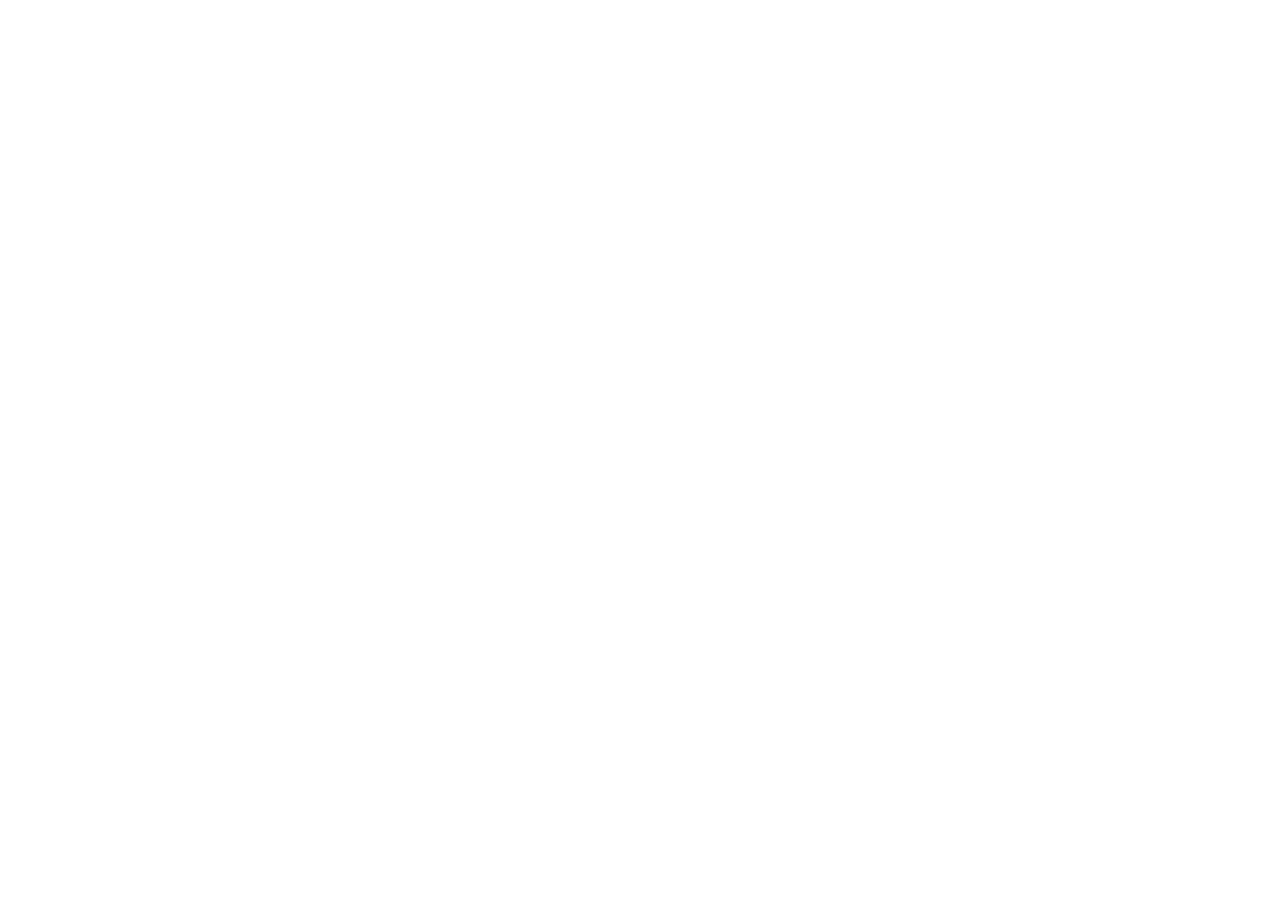
==== index2.html @ 6ee658eb "Gjort header och main hittils, ska påbörja footer" ====
<!DOCTYPE html>
<html lang="en">
<head>
    <meta charset="UTF-8">
    <meta name="viewport" content="width=device-width, initial-scale=1.0">
    <title>Document</title>
</head>
<body>
    
</body>
</html>
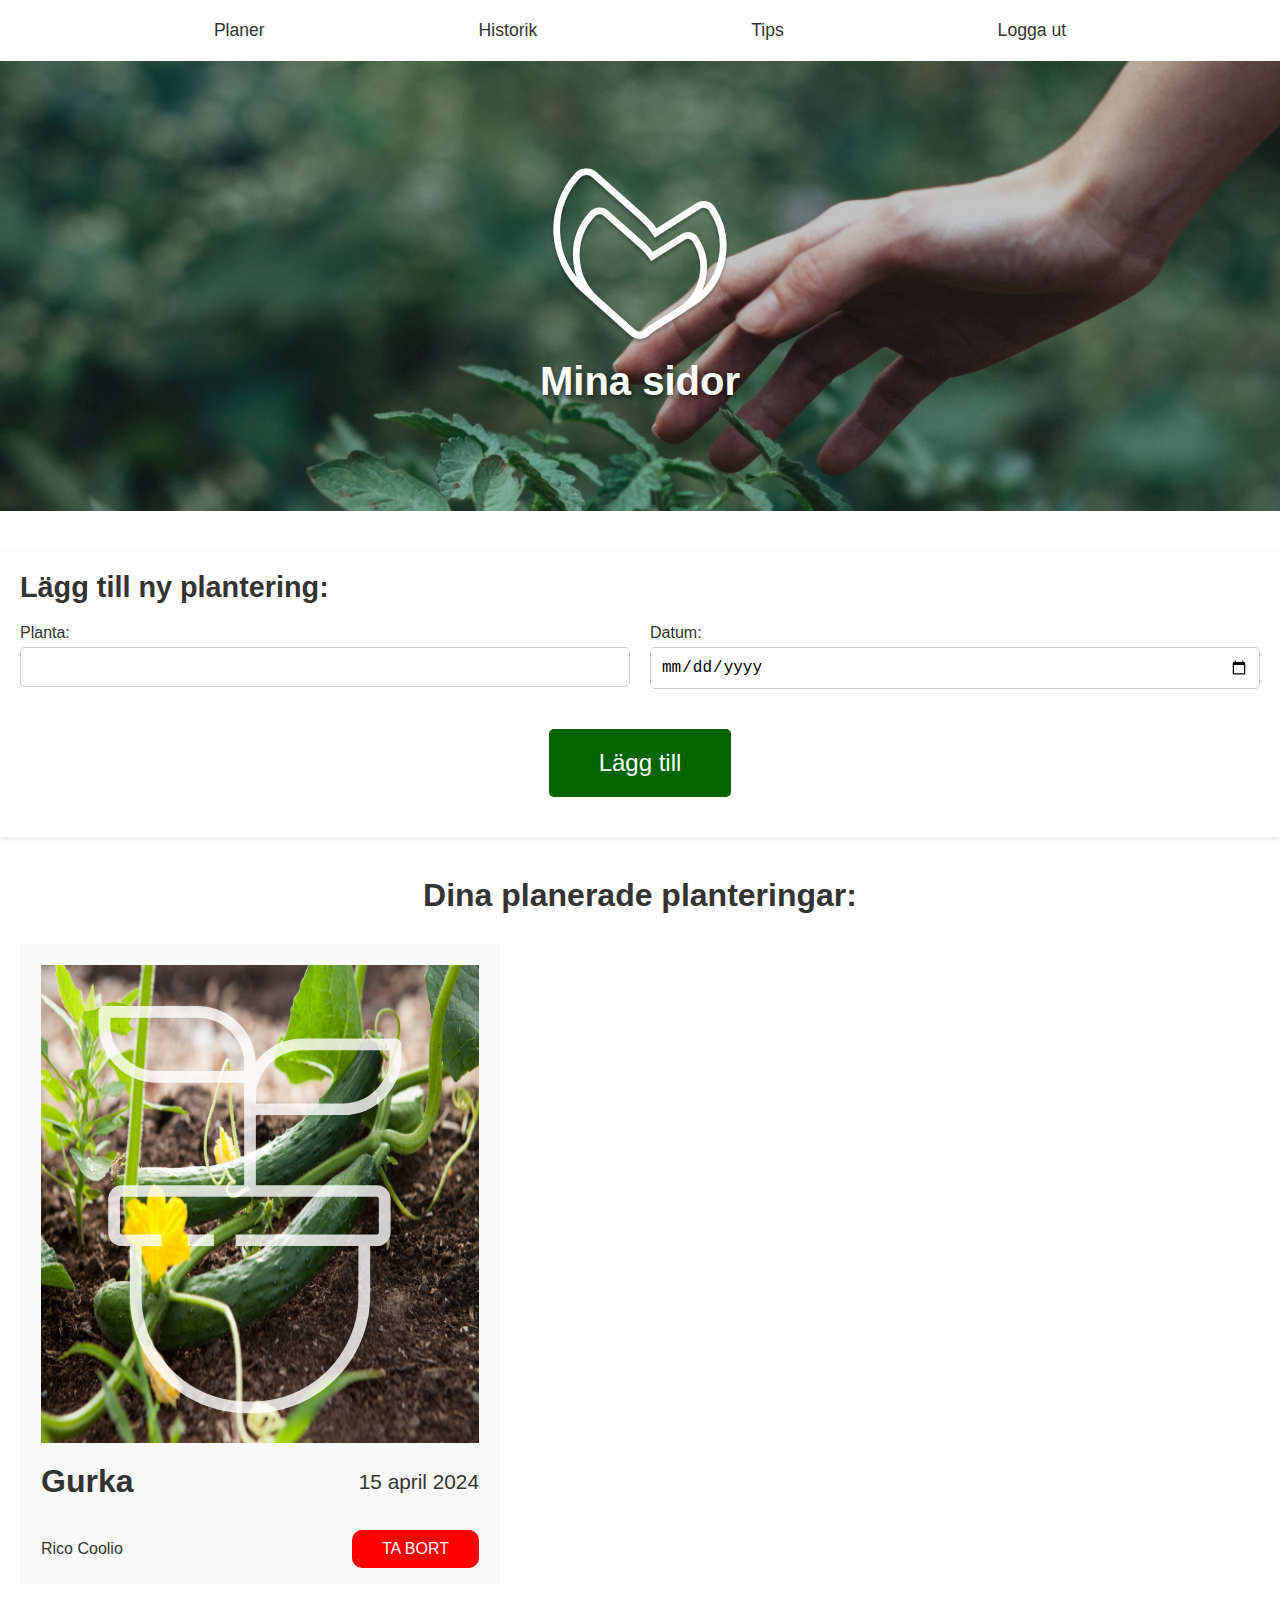
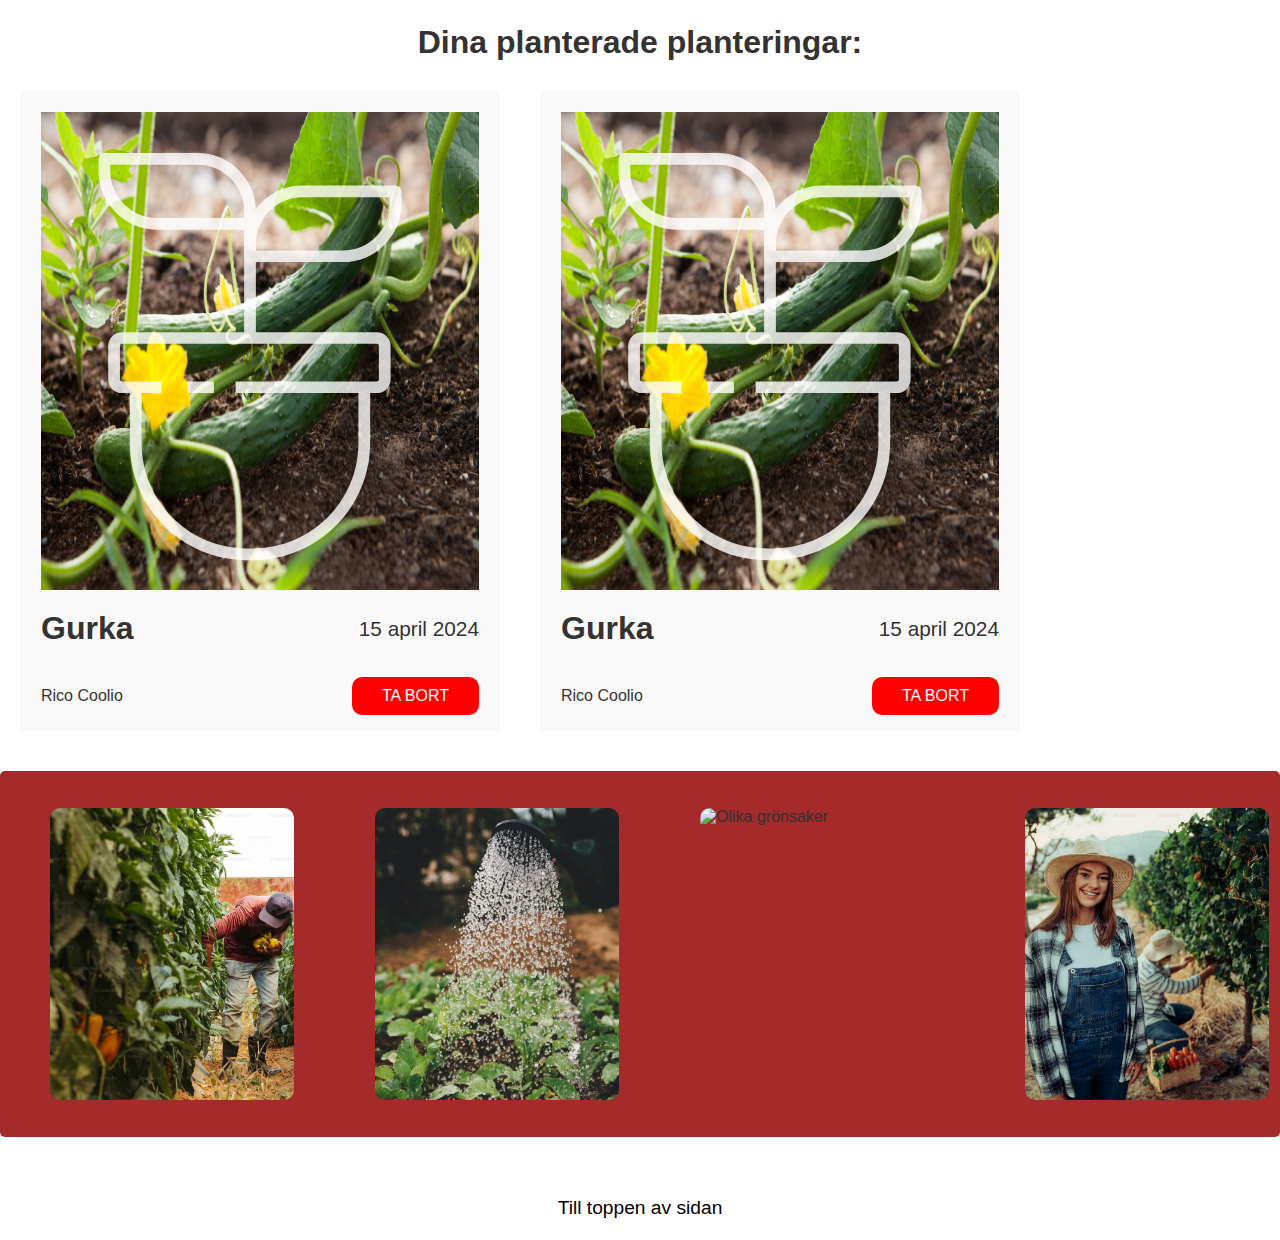
==== commit ce9d6533: "Andra sidan är strax klar" ====
--- a/index2.html
+++ b/index2.html
@@ -3,9 +3,121 @@
 <head>
     <meta charset="UTF-8">
     <meta name="viewport" content="width=device-width, initial-scale=1.0">
-    <title>Document</title>
+    <link rel="stylesheet" href="css/stylesida2.css">
+    <title>Planned Planhood Sida-2</title>
 </head>
 <body>
-    
+
+<!-- Header (Navigeringsmenyn) -->
+<header class="header">
+    <nav class="header__nav">
+        <ul class="nav__list">
+            <li class="nav__item"><a href="#">Planer</a></li>
+            <li class="nav__item"><a href="#">Historik</a></li>
+            <li class="nav__item"><a href="#">Tips</a></li>
+            <li class="nav__item"><a href="index.html">Logga ut</a></li> <!-- Länk till första sidan -->
+        </ul>
+    </nav>
+</header>
+
+<!-- Hero Section (Stora bilden med text och ikon) -->
+<section class="hero">
+    <div class="hero__image-wrapper">
+        <img src="Bilder/Footer.avif" alt="Hand touching plant" class="hero__image">
+        <div class="hero__overlay">
+            <img src="Bilder/Logo.svg" alt="Ikon" class="hero__icon">
+            <h1 class="hero__title">Mina sidor</h1>
+        </div>
+    </div>
+</section>
+
+<!-- Main Content -->
+<main>
+    <!-- Formulär för ny plantering -->
+    <section class="add-plantering">
+        <h2>Lägg till ny plantering:</h2>
+        <form class="add-plantering__form">
+            <div class="add-plantering__row">
+                <div class="add-plantering__input-group">
+                    <label for="planta">Planta:</label>
+                    <input type="text" id="planta" name="planta" required>
+                </div>
+                <div class="add-plantering__input-group">
+                    <label for="datum">Datum:</label>
+                    <input type="date" id="datum" name="datum" required>
+                </div>
+            </div>
+            <button type="submit" class="add-plantering__button">Lägg till</button>
+        </form>
+    </section>
+
+    <!-- Sektion för planerade planteringar -->
+    <section class="planteringar">
+        <h2>Dina planerade planteringar:</h2>
+        <div class="planteringar__grid">
+            <div class="plantering">
+                <img src="Bilder/Gurka.avif" alt="Gurka">
+                <img src="Bilder/plant.svg" alt="icon" class="plantering__icon">
+                <div class="plantering__info">
+                    <h3>Gurka</h3>
+                    <p>15 april 2024</p>
+                    </div>
+                    <div class="plantering__actions">
+                    <p>Rico Coolio</p>
+                <button class="plantering__button">TA BORT</button>
+            </div>
+            </div>
+            <!-- Fler planteringar -->
+        </div>
+    </section>
+
+    <!-- Sektion för tidigare planterade planteringar -->
+    <section class="planteringar planteringar--previous">
+        <h2>Dina planterade planteringar:</h2>
+        <div class="planteringar__grid">
+            <div class="plantering">
+                <img src="Bilder/Gurka.avif" alt="Gurka">
+                <img src="Bilder/plant.svg" alt="icon" class="plantering__icon">
+                <div class="plantering__info">
+                    <h3>Gurka</h3>
+                    <p>15 april 2024</p>
+                    </div>
+                    <div class="plantering__actions">
+                    <p>Rico Coolio</p>
+                    <button class="plantering__button">TA BORT</button>
+                    </div>
+        </div>
+        
+            <div class="plantering plantering--flytta">
+                <img src="Bilder/Gurka.avif" alt="Gurka">
+                <img src="Bilder/plant.svg" alt="icon" class="plantering__icon">
+                <div class="plantering__info">
+                    <h3>Gurka</h3>
+                    <p>15 april 2024</p>
+                </div>
+                    <div class="plantering__actions">
+                    <p>Rico Coolio</p>
+                <button class="plantering__button">TA BORT</button>
+                </div>
+            </div>
+        </div>
+    </section>
+
+    <!-- Bildgalleri längst ner -->
+    <section class="gallery">
+        <div class="gallery__grid">
+            <img src="Bilder/plockar.avif" alt="Man plockar växter" class="gallery__image">
+            <img src="Bilder/vattenkanna.avif" alt="Vatten från vattenkanna" class="gallery__image">
+            <img src="Bilder/massagrönsaker.avif" alt="Olika grönsaker" class="gallery__image">
+            <img src="Bilder/tjejmedhatt.avif" alt="Tjej med hatt" class="gallery__image">
+        </div>
+    </section>
+</main>
+
+<!-- Footer -->
+<footer class="footer">
+    <a href="#" class="footer__top-link">Till toppen av sidan</a>
+</footer>
+
 </body>
 </html>--- a/css/stylesida2.css
+++ b/css/stylesida2.css
@@ -0,0 +1,267 @@
+* {
+    margin: 0;
+    padding: 0;
+    box-sizing: border-box;
+}
+
+body {
+    font-family: Arial, sans-serif;
+    background-color: white;
+    color: #333;
+}
+
+/* Header och Navigation */
+.header__nav {
+    background-color: white;
+    padding: 20px;
+    box-shadow: 0 2px 5px rgba(0, 0, 0, 0.1);
+    text-align: center;
+}
+
+.nav__list {
+    list-style-type: none;
+    display: flex;
+    justify-content: space-evenly;
+    gap: 20px;
+}
+
+.nav__item a {
+    text-decoration: none;
+    color: #333;
+    font-size: 1.1rem;
+}
+
+/* Hero-sektionen */
+.hero {
+    position: relative;
+    height: 50vh;
+    background-color: #333;
+    display: flex;
+    justify-content: center;
+    align-items: center;
+}
+
+.hero__image-wrapper {
+    position: relative;
+    width: 100%;
+    height: 100%;
+    overflow: hidden;
+}
+
+.hero__image {
+    width: 100%;
+    height: 100%;
+    object-fit: cover;
+    opacity: 0.7;
+}
+
+.hero__overlay {
+    position: absolute;
+    top: 50%;
+    left: 50%;
+    transform: translate(-50%, -50%);
+    text-align: center;
+}
+
+.hero__icon {
+    width: 180px;
+    height: auto;
+    margin-bottom: 10px;
+}
+
+.hero__title {
+    font-size: 2.5rem;
+    color: white;
+    text-shadow: 2px 2px 5px rgba(0, 0, 0, 0.5);
+}
+
+/* Formulär för ny plantering */
+.add-plantering {
+    margin: 40px auto;
+    padding: 20px;
+    max-width: 100%;
+    background-color: white;
+    box-shadow: 0 2px 5px rgba(0, 0, 0, 0.1);
+}
+
+.add-plantering h2 {
+    margin-bottom: 20px;
+    font-size: 1.8rem;
+    text-align: left;
+}
+
+.add-plantering__form {
+    display: flex;
+    flex-direction: column;
+    gap: 20px;
+}
+
+.add-plantering__row {
+    display: flex;
+    justify-content: space-between;
+    align-items: flex-start;
+}
+
+.add-plantering__input-group {
+    flex: 1;
+    display: flex;
+    flex-direction: column;
+    margin-right: 20px;
+}
+
+.add-plantering__input-group:last-child {
+    margin-right: 0; /* Ta bort sista marginalen för den högra input */
+}
+
+.add-plantering__input-group label {
+    margin-bottom: 5px;
+    font-size: 1rem;
+}
+
+.add-plantering__input-group input {
+    width: 100%;
+    padding: 10px;
+    font-size: 1rem;
+    border: 1px solid #ccc;
+    border-radius: 5px;
+}
+
+.add-plantering__button {
+    padding: 20px 50px;
+    margin: 20px auto;
+    background-color: #006400;
+    color: white;
+    border: none;
+    border-radius: 5px;
+    cursor: pointer;
+    font-size: 1.5rem;
+    align-self: flex-start;
+}
+
+.add-plantering__button:hover {
+    background-color: #004d00;
+}
+
+/* Sektion för planteringar */
+.planteringar {
+    margin: 40px auto;
+    max-width: 100%; /* Tar upp hela sidans bredd */
+    padding: 0 20px; /* Lägg till padding för att hålla avstånd från kanten */
+    text-align: left; /* Gör att innehållet börjar från vänster */
+}
+
+.planteringar h2 {
+    margin-bottom: 30px;
+    font-size: 2rem;
+    text-align: center;
+}
+
+.planteringar__grid {
+    display: grid;
+    grid-template-columns: repeat(3, 500px); /* Justerar till flera kolumner beroende på skärmstorlek */
+    gap: 20px;
+}
+
+.plantering {
+    text-align: center;
+    border: 1px solid #f9f9f9;
+    background-color: #f9f9f9;
+    position: relative;
+    padding: 20px;
+    height: 40rem;
+    width: 30rem;
+    }
+.plantering__icon {
+    position: absolute;
+    top: 10px;
+    right: 10px;
+    width: 30px;
+    height: 30px;
+    transform: scale(0.8); 
+    opacity: 0.8; 
+}
+.plantering img {
+    width: 100%;
+    height: 80%;
+    display: block;
+}
+.plantering--flytta {
+
+    
+}
+.plantering__info {
+    display: flex;
+    align-items: center;
+    justify-content: space-between;
+    font-size: 1rem;
+    margin-bottom: 10px;
+    margin-top: 20px;
+    h3 {
+        font-size: 2rem;
+    }
+    p {
+        font-size: 1.3rem;
+    }
+}
+.plantering__actions {
+    display: flex;
+    justify-content: space-between;
+    align-items: center;
+    margin-top: 30px;
+}
+.plantering__button {
+    padding: 10px 30px;
+    background-color: red;
+    color: white;
+    border: none;
+    border-radius: 10px;
+    cursor: pointer;
+    margin-left: 10px;
+    font-size: 1rem;
+}
+
+.plantering__button:hover {
+    background-color: darkred;
+}
+
+/* Bildgalleri */
+.gallery {
+    margin: 40px auto;
+    max-width: 150%;
+}
+
+.gallery__grid {
+    width: 100%;
+    height: 80%;
+    border-radius: 5px;
+    display: grid;
+    grid-template-columns: repeat(auto-fit, minmax(250px, 1fr));
+    gap: 20px;
+    background-color: brown;
+}
+
+.gallery__image {
+    width: 80%;
+    height: 80%;
+    margin-left: 50px;
+    align-self: center;
+    border-radius: 10px;
+    object-fit: cover;
+}
+
+/* Footer */
+.footer {
+    padding: 20px;
+    background-color: white;
+    text-align: center;
+}
+
+.footer__top-link {
+    font-size: 1.2rem;
+    color: black;
+    text-decoration: none;
+}
+
+.footer__top-link:hover {
+    text-decoration: underline;
+}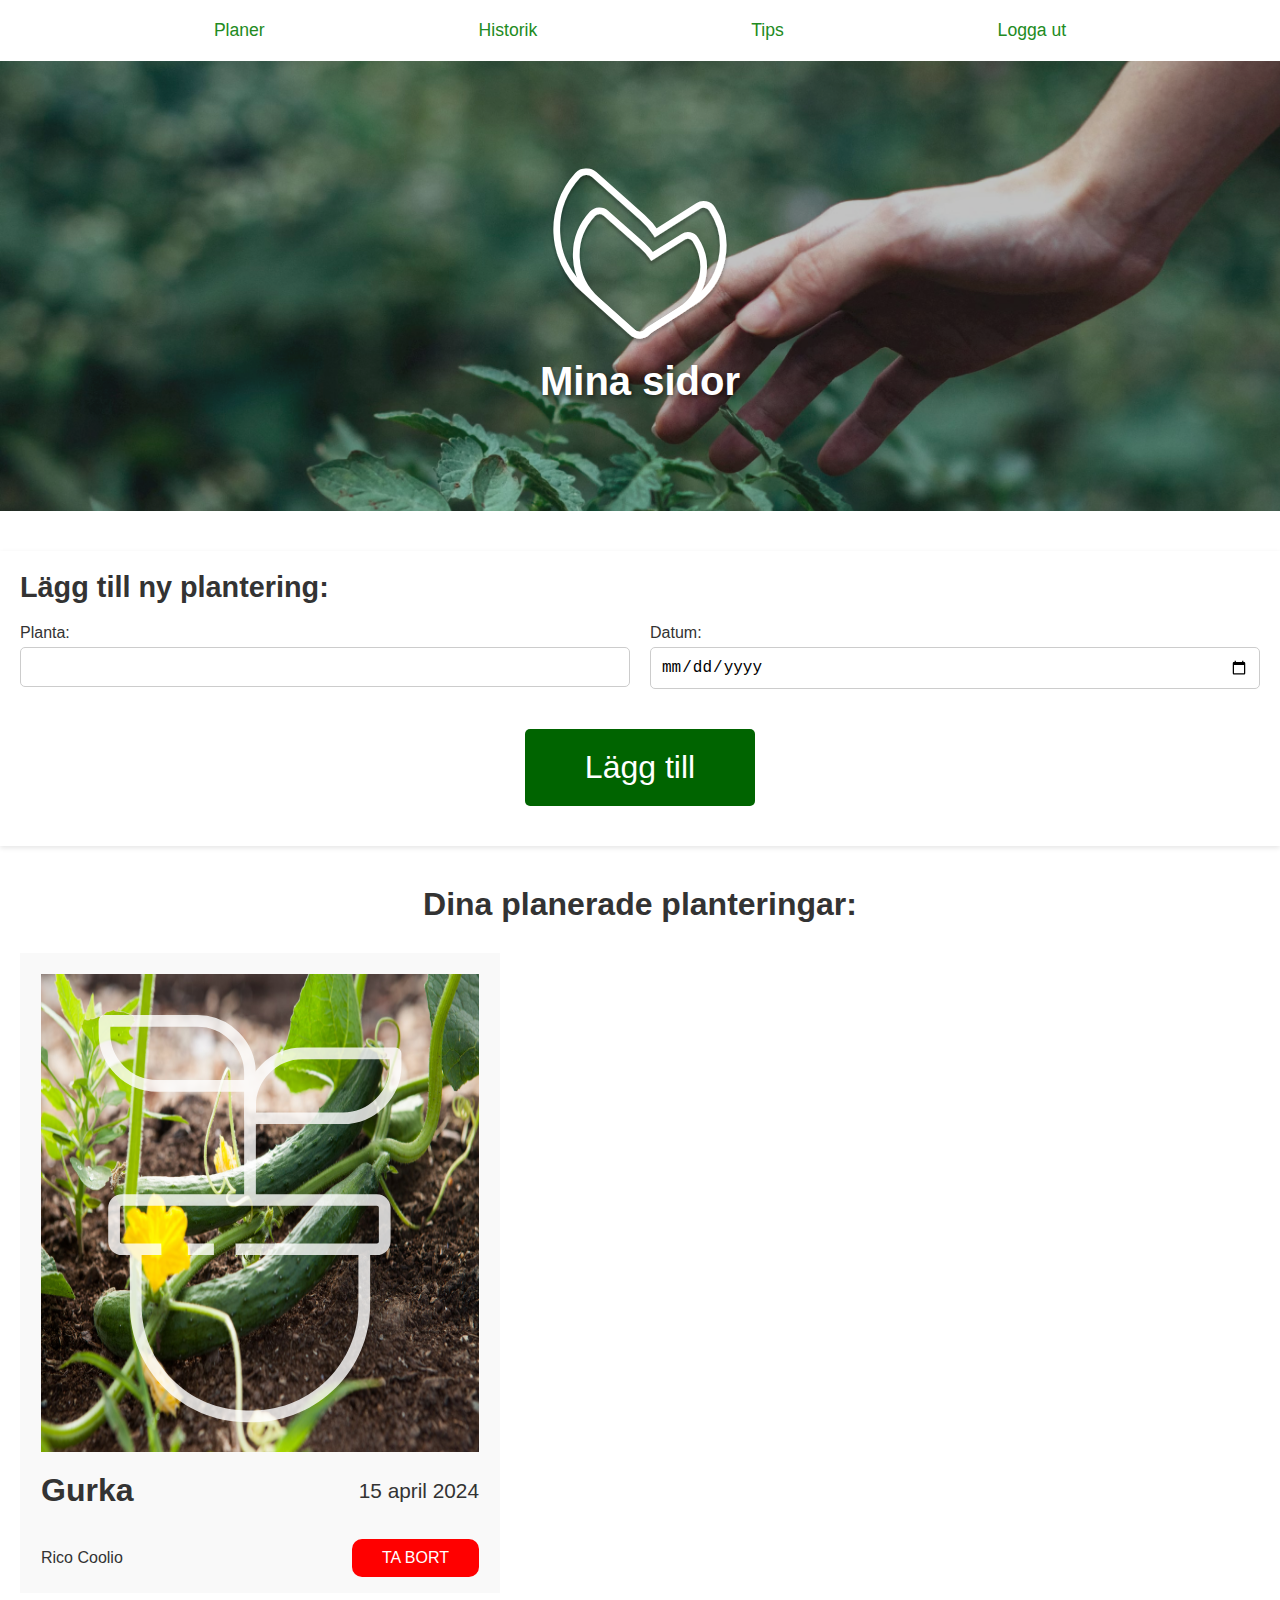
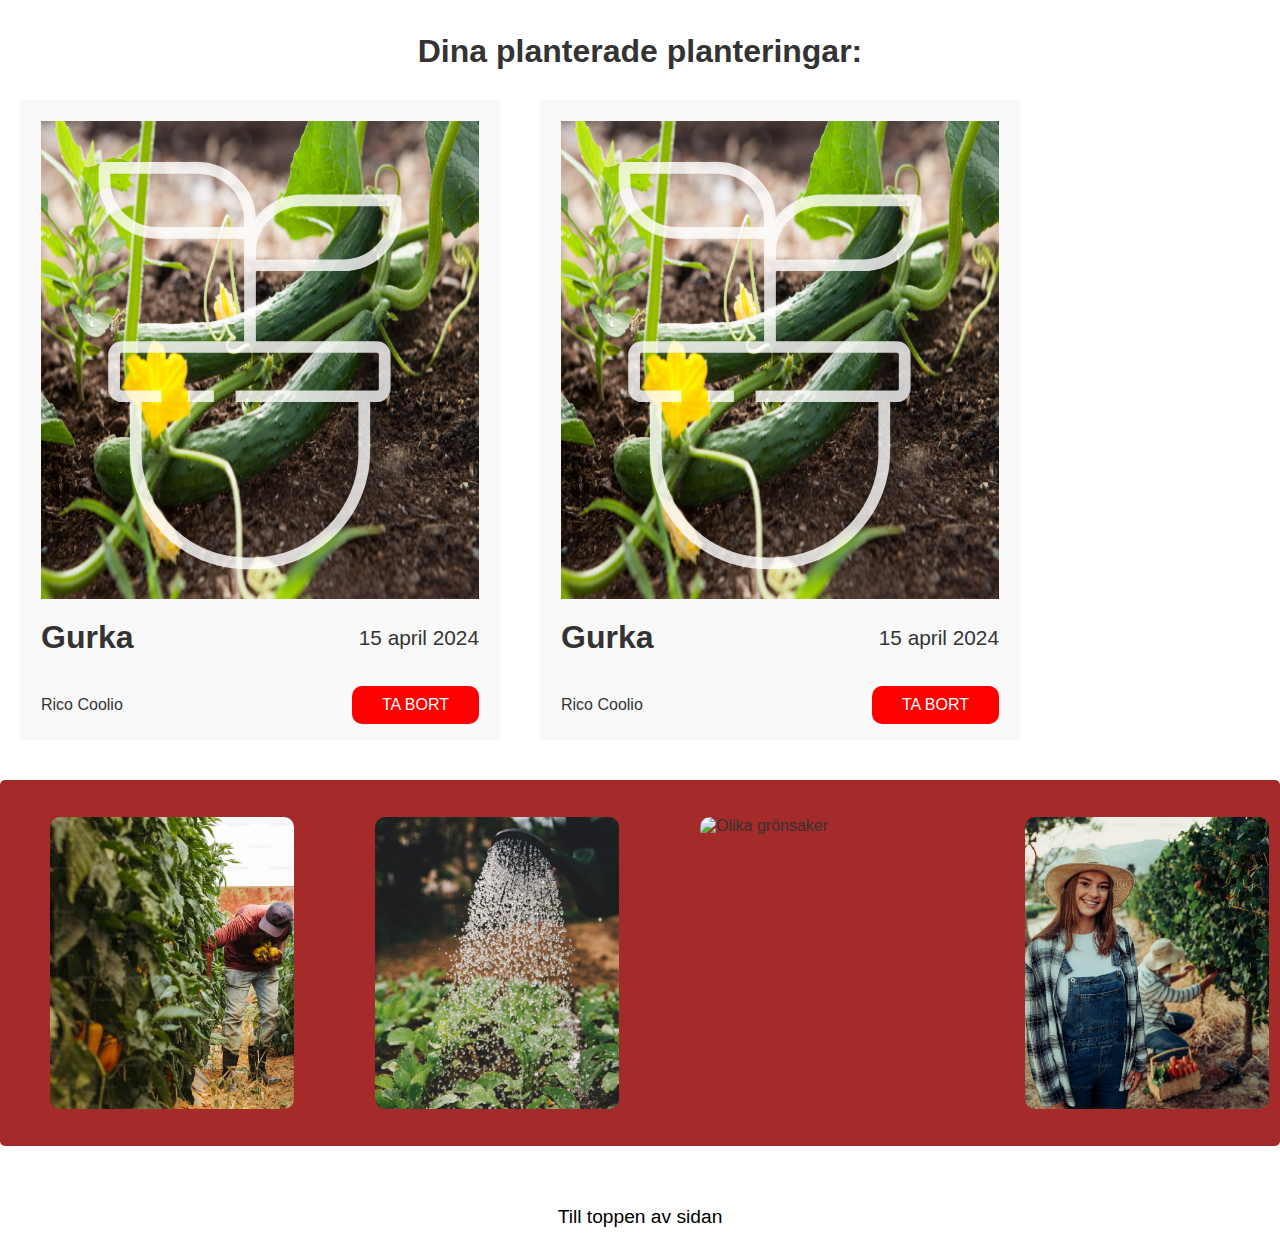
==== commit 925cf9b8: "Klar med mobilvy sida 2, ska finjustera strax" ====
--- a/index2.html
+++ b/index2.html
@@ -4,12 +4,16 @@
     <meta charset="UTF-8">
     <meta name="viewport" content="width=device-width, initial-scale=1.0">
     <link rel="stylesheet" href="css/stylesida2.css">
+    <link rel="stylesheet" href="css/mediasida2.css">
     <title>Planned Planhood Sida-2</title>
 </head>
 <body>
 
 <!-- Header (Navigeringsmenyn) -->
 <header class="header">
+    <a href="index.html" class="hamburger-menu">
+        <img src="Bilder/burgir.png" alt="Hamburgarmeny">
+        </a>
     <nav class="header__nav">
         <ul class="nav__list">
             <li class="nav__item"><a href="#">Planer</a></li>
@@ -19,7 +23,6 @@
         </ul>
     </nav>
 </header>
-
 <!-- Hero Section (Stora bilden med text och ikon) -->
 <section class="hero">
     <div class="hero__image-wrapper">
@@ -56,7 +59,7 @@
         <h2>Dina planerade planteringar:</h2>
         <div class="planteringar__grid">
             <div class="plantering">
-                <img src="Bilder/Gurka.avif" alt="Gurka">
+                <img src="Bilder/Gurka.avif" alt="Gurka" class="plantering__bild">
                 <img src="Bilder/plant.svg" alt="icon" class="plantering__icon">
                 <div class="plantering__info">
                     <h3>Gurka</h3>
@@ -65,6 +68,7 @@
                     <div class="plantering__actions">
                     <p>Rico Coolio</p>
                 <button class="plantering__button">TA BORT</button>
+                <img src="Bilder/Vector (Stroke).png" alt="Ta bort ikon" class="plantering__icon-trash">
             </div>
             </div>
             <!-- Fler planteringar -->
@@ -76,7 +80,7 @@
         <h2>Dina planterade planteringar:</h2>
         <div class="planteringar__grid">
             <div class="plantering">
-                <img src="Bilder/Gurka.avif" alt="Gurka">
+                <img src="Bilder/Gurka.avif" alt="Gurka" class="plantering__bild">
                 <img src="Bilder/plant.svg" alt="icon" class="plantering__icon">
                 <div class="plantering__info">
                     <h3>Gurka</h3>
@@ -85,11 +89,12 @@
                     <div class="plantering__actions">
                     <p>Rico Coolio</p>
                     <button class="plantering__button">TA BORT</button>
+                    <img src="Bilder/Vector (Stroke).png" alt="Ta bort ikon" class="plantering__icon-trash">
                     </div>
         </div>
         
             <div class="plantering plantering--flytta">
-                <img src="Bilder/Gurka.avif" alt="Gurka">
+                <img src="Bilder/Gurka.avif" alt="Gurka" class="plantering__bild">
                 <img src="Bilder/plant.svg" alt="icon" class="plantering__icon">
                 <div class="plantering__info">
                     <h3>Gurka</h3>
@@ -98,6 +103,7 @@
                     <div class="plantering__actions">
                     <p>Rico Coolio</p>
                 <button class="plantering__button">TA BORT</button>
+                <img src="Bilder/Vector (Stroke).png" alt="Ta bort ikon" class="plantering__icon-trash">
                 </div>
             </div>
         </div>
--- a/css/stylesida2.css
+++ b/css/stylesida2.css
@@ -17,7 +17,13 @@
     box-shadow: 0 2px 5px rgba(0, 0, 0, 0.1);
     text-align: center;
 }
-
+.hamburger-menu {
+    display: none; /* Dölj på stora skärmar */
+    position: absolute;
+    top: 20px;
+    right: 20px;
+    cursor: pointer;
+}
 .nav__list {
     list-style-type: none;
     display: flex;
@@ -27,13 +33,12 @@
 
 .nav__item a {
     text-decoration: none;
-    color: #333;
+    color: #228B22;
     font-size: 1.1rem;
 }
 
 /* Hero-sektionen */
-.hero {
-    position: relative;
+.hero { 
     height: 50vh;
     background-color: #333;
     display: flex;
@@ -53,6 +58,7 @@
     height: 100%;
     object-fit: cover;
     opacity: 0.7;
+    position: relative;
 }
 
 .hero__overlay {
@@ -127,14 +133,14 @@
 }
 
 .add-plantering__button {
-    padding: 20px 50px;
+    padding: 20px 60px;
     margin: 20px auto;
     background-color: #006400;
     color: white;
     border: none;
     border-radius: 5px;
     cursor: pointer;
-    font-size: 1.5rem;
+    font-size: 2rem;
     align-self: flex-start;
 }
 
@@ -208,6 +214,9 @@
     justify-content: space-between;
     align-items: center;
     margin-top: 30px;
+    .plantering__icon-trash {
+        display: none;
+    }
 }
 .plantering__button {
     padding: 10px 30px;
@@ -222,6 +231,7 @@
 
 .plantering__button:hover {
     background-color: darkred;
+    transform: scale(1.1);
 }
 
 /* Bildgalleri */
@@ -264,4 +274,4 @@
 
 .footer__top-link:hover {
     text-decoration: underline;
-}+}
--- a/css/mediasida2.css
+++ b/css/mediasida2.css
@@ -0,0 +1,111 @@
+@media (max-width: 500px) {
+    .header__nav {
+        display: none; /* Dölj den vanliga navigeringen */
+    }
+
+    .hamburger-menu {
+        display: block; /* Visa på skärmar mindre än 500px */
+        position: absolute;
+        top: 20px;
+        right: 20px;
+        z-index: 10;
+    }
+    .hamburger-menu:hover {
+        transform: scale(1.1);
+    }
+    .hero__overlay {
+        top: 30%; /* Justera positionen för hero-innehållet */
+    }
+
+    .hero__title {
+        font-size: 1.5rem; /* Minska textstorleken för mobilvyn */
+        
+    }
+    .hero__icon{
+        margin-top: 200px;
+    }
+    .add-plantering__row {
+        flex-direction: column; /* Ändrar layouten till en kolumn */
+        gap: 10px; /* Avstånd mellan fälten */
+    }
+
+    .add-plantering__input-group {
+        width: 100%; /* Gör input-fälten bredare */
+    }
+    /* Justera formuläret och inputfält */
+    .add-plantering__form {
+        flex-direction: column; /* Placera inputfält på separata rader */
+        gap: 10px;
+    }
+
+    .add-plantering__button {
+        width: 100%; /* Gör knappen bredare */
+        font-size: 1.2rem; /* Justera textstorlek */
+    }
+
+    /* Styla planteringar för mobilvy */
+    .planteringar__grid {
+        grid-template-columns: 1fr 1fr; /* En kolumn för mobilvyn */
+        gap: 20px;
+    }
+    .plantering {
+        width: 40vw;
+        height: auto;
+        display: grid;
+        margin-right: 10px;
+        background-color: white;
+        
+        .plantering__icon {
+            height: 150px;
+            object-fit: fill;
+            margin-top: 40px;
+        }
+        .plantering__bild {
+            height: 200px;
+            width: 170px;
+            object-fit: cover;
+        }
+    }
+    .plantering__info {
+        h3 {
+            font-size: 0.9rem;
+        }
+        p {
+            font-size: 0.9rem;
+        }
+    }
+    .plantering__actions {
+        
+        p {
+            font-size: 0.9rem;
+        }
+        .plantering__button{
+            display: none;
+        }
+
+        .plantering__icon-trash {
+            display: block;
+            width: 2rem;
+        }
+        .plantering__icon-trash:hover {
+            transform: scale(1.1);
+        }
+    }
+
+    /* Styla bildgalleriet för två kolumner i mobilvy */
+    .gallery__grid {
+        grid-template-columns: 1fr 1fr; /* Två kolumner */
+        gap: 10px;
+        width: 100vw;
+    }
+
+    .gallery__image {
+        width: 12rem; /* Gör bilderna bredare */
+        height: 6rem;
+        margin: 0;
+        margin-top: 8px;
+        margin-bottom: 8px;
+        margin-left: 15px;
+    }
+    
+}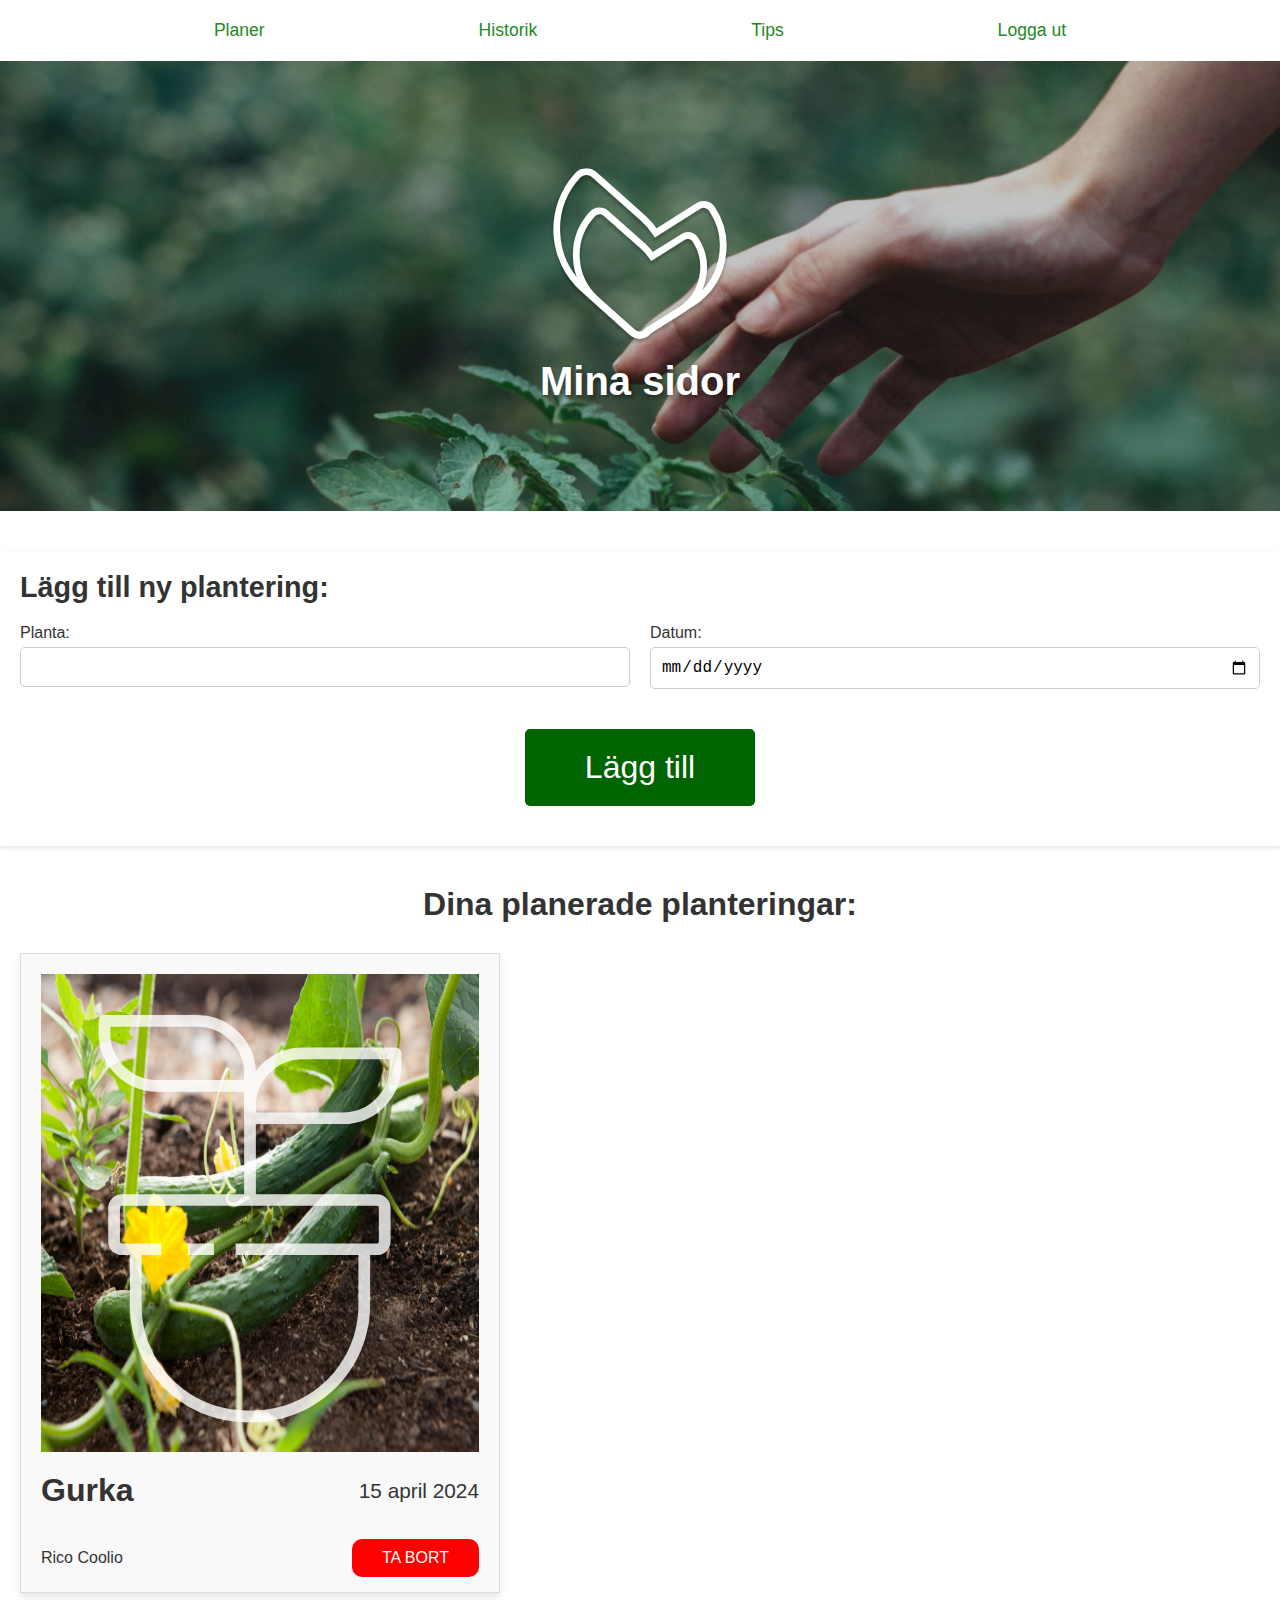
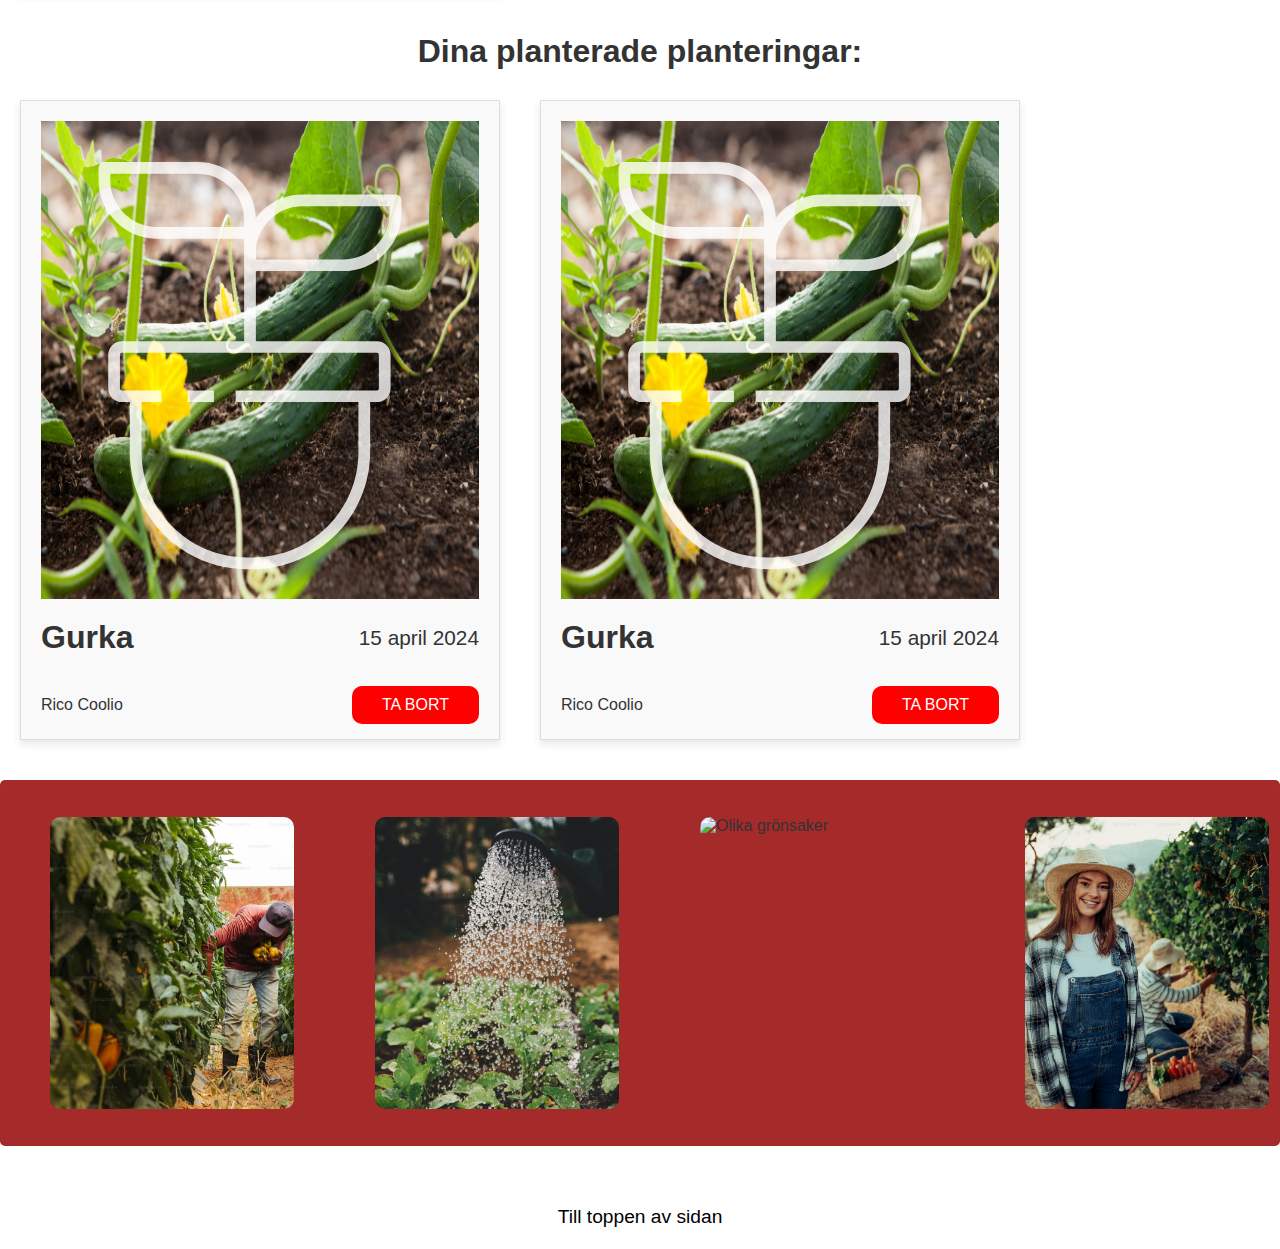
==== commit dcc6ef3c: "Klar" ====
--- a/index2.html
+++ b/index2.html
@@ -58,7 +58,7 @@
     <section class="planteringar">
         <h2>Dina planerade planteringar:</h2>
         <div class="planteringar__grid">
-            <div class="plantering">
+            <article class="plantering">
                 <img src="Bilder/Gurka.avif" alt="Gurka" class="plantering__bild">
                 <img src="Bilder/plant.svg" alt="icon" class="plantering__icon">
                 <div class="plantering__info">
@@ -70,8 +70,7 @@
                 <button class="plantering__button">TA BORT</button>
                 <img src="Bilder/Vector (Stroke).png" alt="Ta bort ikon" class="plantering__icon-trash">
             </div>
-            </div>
-            <!-- Fler planteringar -->
+            </article>
         </div>
     </section>
 
@@ -79,7 +78,7 @@
     <section class="planteringar planteringar--previous">
         <h2>Dina planterade planteringar:</h2>
         <div class="planteringar__grid">
-            <div class="plantering">
+            <article class="plantering">
                 <img src="Bilder/Gurka.avif" alt="Gurka" class="plantering__bild">
                 <img src="Bilder/plant.svg" alt="icon" class="plantering__icon">
                 <div class="plantering__info">
@@ -91,9 +90,9 @@
                     <button class="plantering__button">TA BORT</button>
                     <img src="Bilder/Vector (Stroke).png" alt="Ta bort ikon" class="plantering__icon-trash">
                     </div>
-        </div>
+        </article>
         
-            <div class="plantering plantering--flytta">
+            <article class="plantering plantering--flytta">
                 <img src="Bilder/Gurka.avif" alt="Gurka" class="plantering__bild">
                 <img src="Bilder/plant.svg" alt="icon" class="plantering__icon">
                 <div class="plantering__info">
@@ -105,7 +104,7 @@
                 <button class="plantering__button">TA BORT</button>
                 <img src="Bilder/Vector (Stroke).png" alt="Ta bort ikon" class="plantering__icon-trash">
                 </div>
-            </div>
+            </article>
         </div>
     </section>
 
--- a/css/stylesida2.css
+++ b/css/stylesida2.css
@@ -153,7 +153,6 @@
     margin: 40px auto;
     max-width: 100%; /* Tar upp hela sidans bredd */
     padding: 0 20px; /* Lägg till padding för att hålla avstånd från kanten */
-    text-align: left; /* Gör att innehållet börjar från vänster */
 }
 
 .planteringar h2 {
@@ -170,13 +169,14 @@
 
 .plantering {
     text-align: center;
-    border: 1px solid #f9f9f9;
     background-color: #f9f9f9;
     position: relative;
     padding: 20px;
     height: 40rem;
     width: 30rem;
-    }
+    box-shadow: 0 4px 8px rgba(0, 0, 0, 0.1);
+    border: 1px solid #e0dcdc;
+}
 .plantering__icon {
     position: absolute;
     top: 10px;
@@ -191,10 +191,6 @@
     height: 80%;
     display: block;
 }
-.plantering--flytta {
-
-    
-}
 .plantering__info {
     display: flex;
     align-items: center;
--- a/css/mediasida2.css
+++ b/css/mediasida2.css
@@ -57,12 +57,15 @@
         
         .plantering__icon {
             height: 150px;
-            object-fit: fill;
+            object-fit:fill;
             margin-top: 40px;
+            margin-right: 0;
+            margin-left: 20px;
+            
         }
         .plantering__bild {
             height: 200px;
-            width: 170px;
+            width: 130px;
             object-fit: cover;
         }
     }
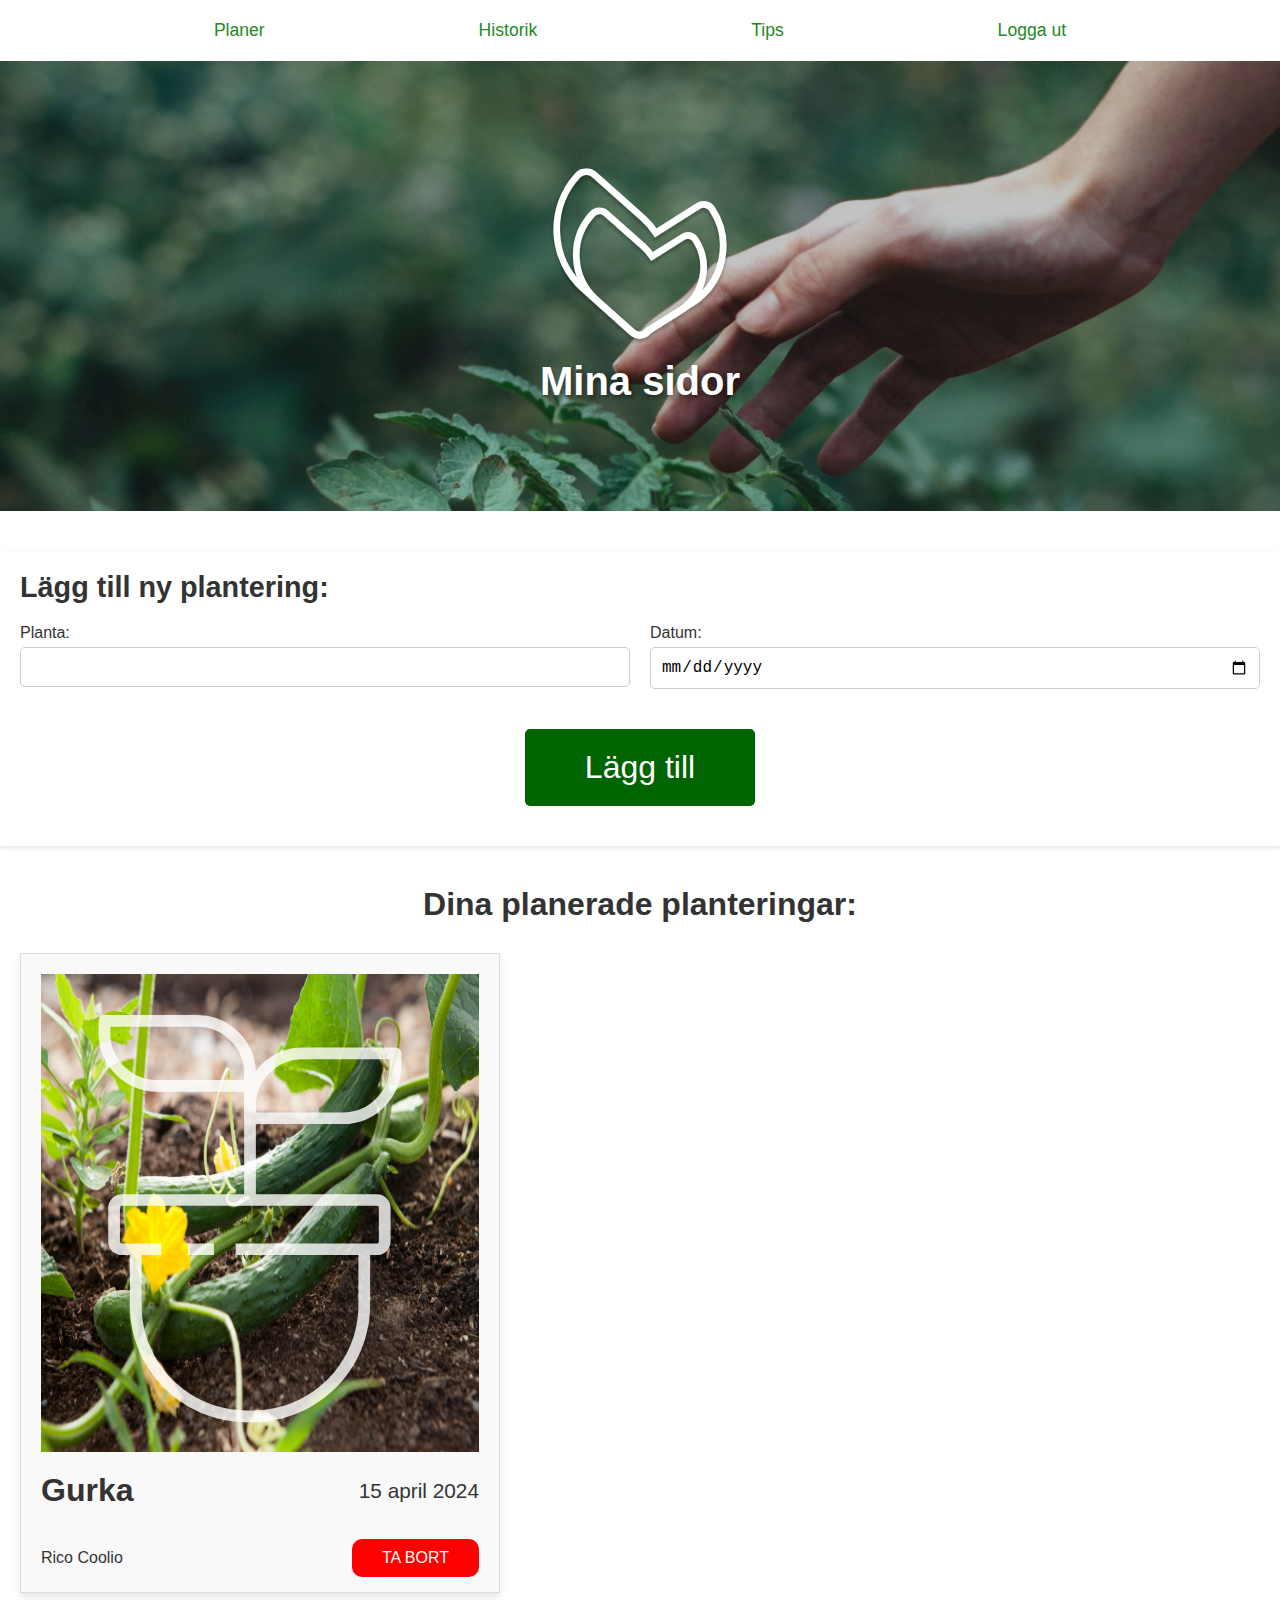
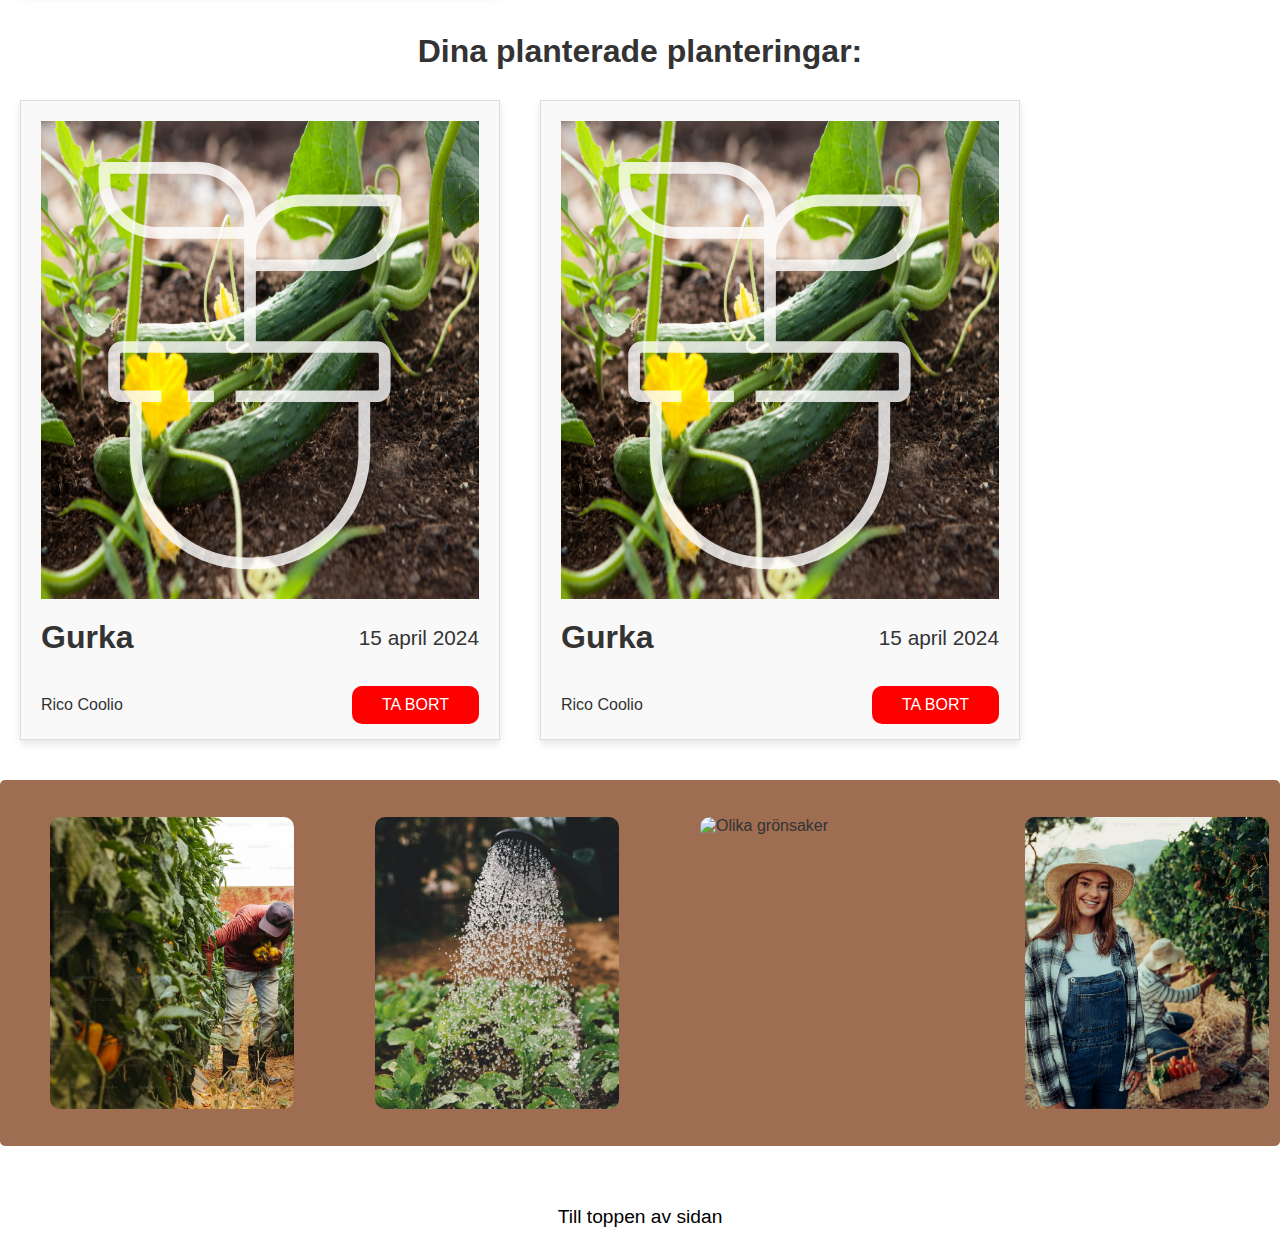
==== commit 5188daf8: "Gjort min html semantisk" ====
--- a/index2.html
+++ b/index2.html
@@ -25,13 +25,13 @@
 </header>
 <!-- Hero Section (Stora bilden med text och ikon) -->
 <section class="hero">
-    <div class="hero__image-wrapper">
+    <figure class="hero__image-wrapper">
         <img src="Bilder/Footer.avif" alt="Hand touching plant" class="hero__image">
-        <div class="hero__overlay">
+        <figure class="hero__overlay">
             <img src="Bilder/Logo.svg" alt="Ikon" class="hero__icon">
             <h1 class="hero__title">Mina sidor</h1>
-        </div>
-    </div>
+        </figure>
+    </figure>
 </section>
 
 <!-- Main Content -->
@@ -40,7 +40,7 @@
     <section class="add-plantering">
         <h2>Lägg till ny plantering:</h2>
         <form class="add-plantering__form">
-            <div class="add-plantering__row">
+            <section class="add-plantering__row">
                 <div class="add-plantering__input-group">
                     <label for="planta">Planta:</label>
                     <input type="text" id="planta" name="planta" required>
@@ -49,7 +49,7 @@
                     <label for="datum">Datum:</label>
                     <input type="date" id="datum" name="datum" required>
                 </div>
-            </div>
+            </section>
             <button type="submit" class="add-plantering__button">Lägg till</button>
         </form>
     </section>
@@ -57,65 +57,65 @@
     <!-- Sektion för planerade planteringar -->
     <section class="planteringar">
         <h2>Dina planerade planteringar:</h2>
-        <div class="planteringar__grid">
-            <article class="plantering">
+        <article class="planteringar__grid">
+            <section class="plantering">
                 <img src="Bilder/Gurka.avif" alt="Gurka" class="plantering__bild">
                 <img src="Bilder/plant.svg" alt="icon" class="plantering__icon">
-                <div class="plantering__info">
+                <section class="plantering__info">
                     <h3>Gurka</h3>
                     <p>15 april 2024</p>
-                    </div>
-                    <div class="plantering__actions">
+                    </section>
+                    <section class="plantering__actions">
                     <p>Rico Coolio</p>
                 <button class="plantering__button">TA BORT</button>
                 <img src="Bilder/Vector (Stroke).png" alt="Ta bort ikon" class="plantering__icon-trash">
-            </div>
-            </article>
-        </div>
+            </section>
+            </section>
+        </article>
     </section>
 
     <!-- Sektion för tidigare planterade planteringar -->
     <section class="planteringar planteringar--previous">
         <h2>Dina planterade planteringar:</h2>
-        <div class="planteringar__grid">
-            <article class="plantering">
+        <article class="planteringar__grid">
+            <section class="plantering">
                 <img src="Bilder/Gurka.avif" alt="Gurka" class="plantering__bild">
                 <img src="Bilder/plant.svg" alt="icon" class="plantering__icon">
-                <div class="plantering__info">
+                <section class="plantering__info">
                     <h3>Gurka</h3>
                     <p>15 april 2024</p>
-                    </div>
-                    <div class="plantering__actions">
+                    </section>
+                    <section class="plantering__actions">
                     <p>Rico Coolio</p>
                     <button class="plantering__button">TA BORT</button>
                     <img src="Bilder/Vector (Stroke).png" alt="Ta bort ikon" class="plantering__icon-trash">
-                    </div>
-        </article>
+                    </section>
+        </section>
         
             <article class="plantering plantering--flytta">
                 <img src="Bilder/Gurka.avif" alt="Gurka" class="plantering__bild">
                 <img src="Bilder/plant.svg" alt="icon" class="plantering__icon">
-                <div class="plantering__info">
+                <section class="plantering__info">
                     <h3>Gurka</h3>
                     <p>15 april 2024</p>
-                </div>
-                    <div class="plantering__actions">
+                </section>
+                    <section class="plantering__actions">
                     <p>Rico Coolio</p>
                 <button class="plantering__button">TA BORT</button>
                 <img src="Bilder/Vector (Stroke).png" alt="Ta bort ikon" class="plantering__icon-trash">
-                </div>
+                </section>
             </article>
-        </div>
+        </article>
     </section>
 
     <!-- Bildgalleri längst ner -->
     <section class="gallery">
-        <div class="gallery__grid">
+        <figure class="gallery__grid">
             <img src="Bilder/plockar.avif" alt="Man plockar växter" class="gallery__image">
             <img src="Bilder/vattenkanna.avif" alt="Vatten från vattenkanna" class="gallery__image">
             <img src="Bilder/massagrönsaker.avif" alt="Olika grönsaker" class="gallery__image">
             <img src="Bilder/tjejmedhatt.avif" alt="Tjej med hatt" class="gallery__image">
-        </div>
+        </figure>
     </section>
 </main>
 
--- a/css/stylesida2.css
+++ b/css/stylesida2.css
@@ -243,7 +243,7 @@
     display: grid;
     grid-template-columns: repeat(auto-fit, minmax(250px, 1fr));
     gap: 20px;
-    background-color: brown;
+    background-color: #9E6D52;
 }
 
 .gallery__image {
